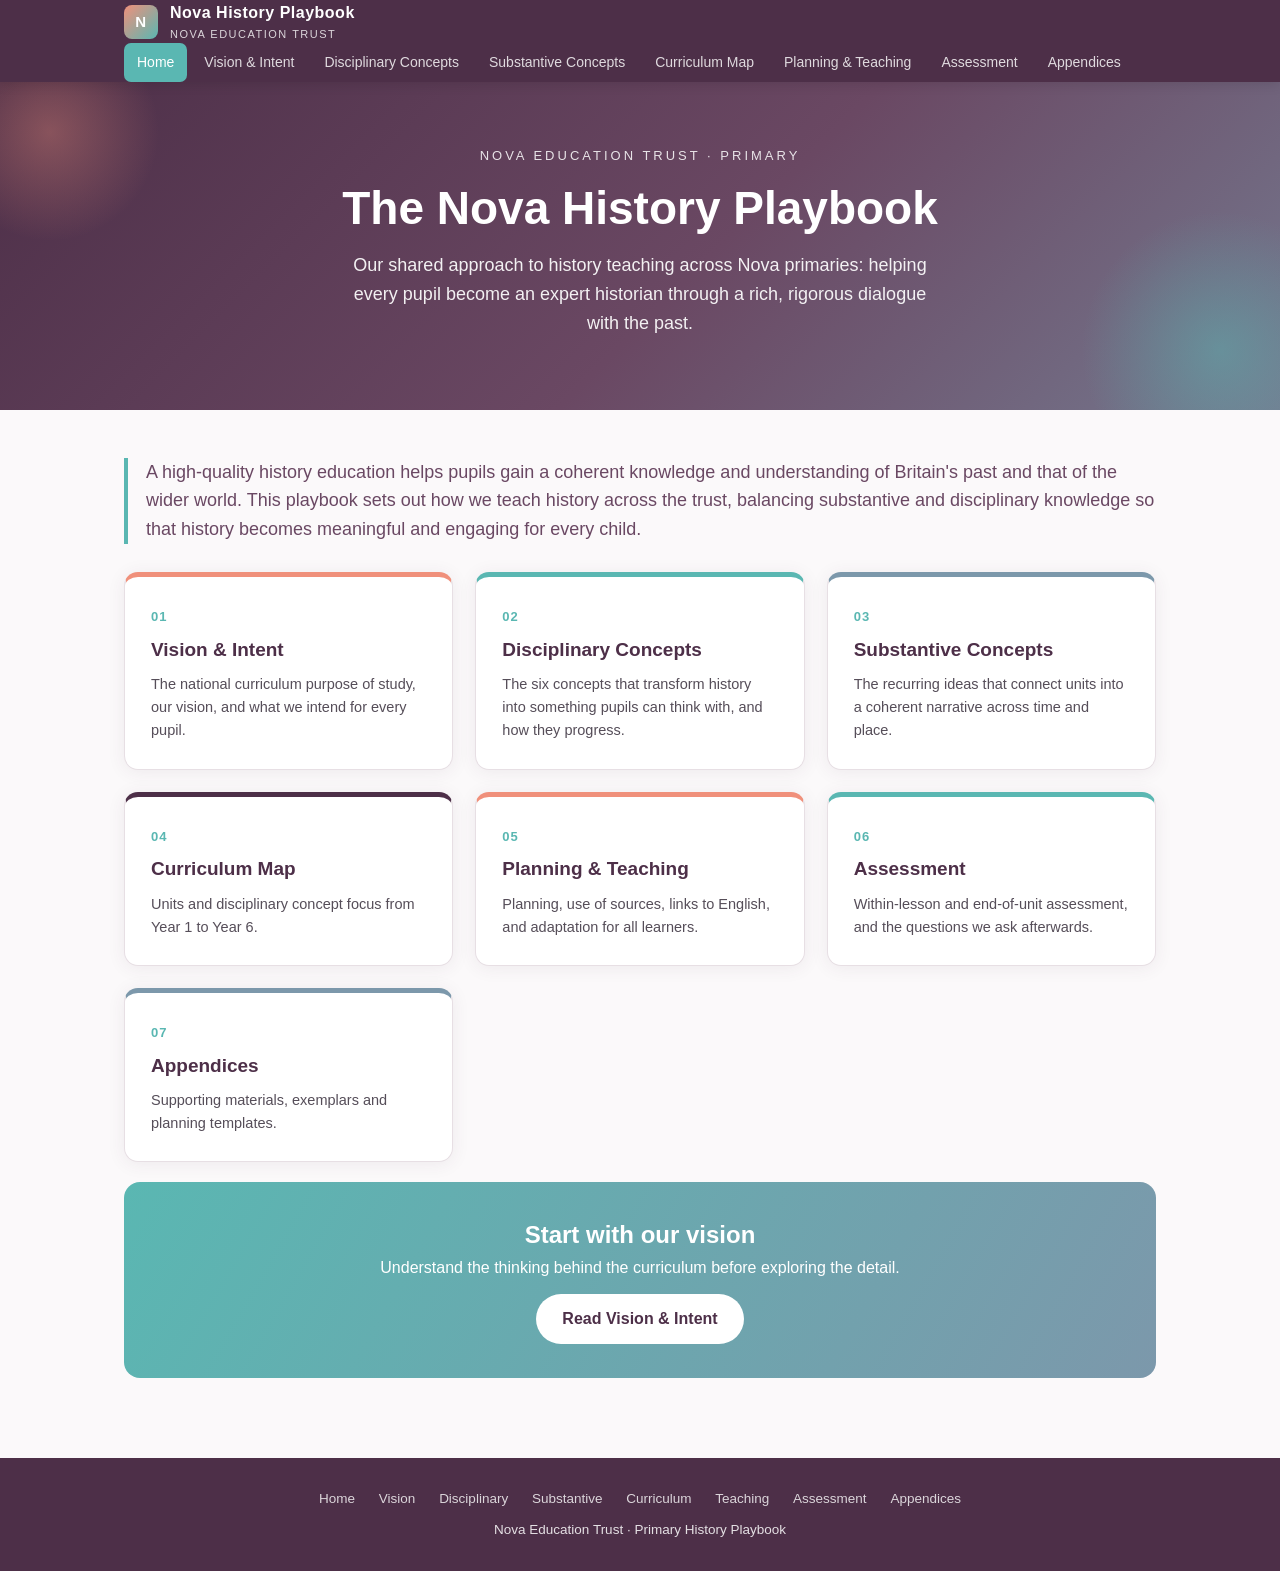
==== index.html @ 39b3f7d6 "Initial commit: Nova Primary History Playbook site" ====
<!DOCTYPE html>
<html lang="en-GB">
<head>
<meta charset="UTF-8">
<meta name="viewport" content="width=device-width, initial-scale=1.0">
<title>Nova History Playbook</title>
<link rel="stylesheet" href="styles.css">
</head>
<body>
<header class="topbar">
  <div class="topbar-inner">
    <a class="brand" href="index.html">
      <span class="mark">N</span>
      <span>Nova History Playbook<small>Nova Education Trust</small></span>
    </a>
    <nav class="main">
      <a href="index.html" class="active">Home</a>
      <a href="vision.html">Vision &amp; Intent</a>
      <a href="disciplinary.html">Disciplinary Concepts</a>
      <a href="substantive.html">Substantive Concepts</a>
      <a href="curriculum.html">Curriculum Map</a>
      <a href="teaching.html">Planning &amp; Teaching</a>
      <a href="assessment.html">Assessment</a>
      <a href="appendices.html">Appendices</a>
    </nav>
  </div>
</header>

<section class="hero">
  <div class="hero-inner">
    <div class="eyebrow">Nova Education Trust &middot; Primary</div>
    <h1>The Nova History Playbook</h1>
    <p>Our shared approach to history teaching across Nova primaries: helping every pupil become an expert historian through a rich, rigorous dialogue with the past.</p>
  </div>
</section>

<div class="wrap">
  <p class="lead">A high-quality history education helps pupils gain a coherent knowledge and understanding of Britain's past and that of the wider world. This playbook sets out how we teach history across the trust, balancing substantive and disciplinary knowledge so that history becomes meaningful and engaging for every child.</p>

  <div class="grid">
    <a class="tile" href="vision.html">
      <span class="num">01</span>
      <h3>Vision &amp; Intent</h3>
      <p>The national curriculum purpose of study, our vision, and what we intend for every pupil.</p>
    </a>
    <a class="tile" href="disciplinary.html">
      <span class="num">02</span>
      <h3>Disciplinary Concepts</h3>
      <p>The six concepts that transform history into something pupils can think with, and how they progress.</p>
    </a>
    <a class="tile" href="substantive.html">
      <span class="num">03</span>
      <h3>Substantive Concepts</h3>
      <p>The recurring ideas that connect units into a coherent narrative across time and place.</p>
    </a>
    <a class="tile" href="curriculum.html">
      <span class="num">04</span>
      <h3>Curriculum Map</h3>
      <p>Units and disciplinary concept focus from Year 1 to Year 6.</p>
    </a>
    <a class="tile" href="teaching.html">
      <span class="num">05</span>
      <h3>Planning &amp; Teaching</h3>
      <p>Planning, use of sources, links to English, and adaptation for all learners.</p>
    </a>
    <a class="tile" href="assessment.html">
      <span class="num">06</span>
      <h3>Assessment</h3>
      <p>Within-lesson and end-of-unit assessment, and the questions we ask afterwards.</p>
    </a>
    <a class="tile" href="appendices.html">
      <span class="num">07</span>
      <h3>Appendices</h3>
      <p>Supporting materials, exemplars and planning templates.</p>
    </a>
  </div>

  <div class="cta">
    <h2>Start with our vision</h2>
    <p>Understand the thinking behind the curriculum before exploring the detail.</p>
    <a href="vision.html">Read Vision &amp; Intent</a>
  </div>
</div>

<footer>
  <div class="footer-nav">
    <a href="index.html">Home</a>
    <a href="vision.html">Vision</a>
    <a href="disciplinary.html">Disciplinary</a>
    <a href="substantive.html">Substantive</a>
    <a href="curriculum.html">Curriculum</a>
    <a href="teaching.html">Teaching</a>
    <a href="assessment.html">Assessment</a>
    <a href="appendices.html">Appendices</a>
  </div>
  Nova Education Trust &middot; Primary History Playbook
</footer>
</body>
</html>
---- styles.css ----
:root {
  --coral: #f0907b;
  --slate: #7c98ab;
  --teal: #5ab7b2;
  --plum: #4d2f48;
  --plum-soft: #6a4863;
  --ink: #2c2230;
  --paper: #fbf9fa;
  --card: #ffffff;
  --line: #e7dfe4;
  --shadow: 0 2px 18px rgba(77, 47, 72, 0.08);
  --shadow-hover: 0 8px 30px rgba(77, 47, 72, 0.16);
}

* { box-sizing: border-box; margin: 0; padding: 0; }

html { scroll-behavior: smooth; }

body {
  font-family: "Century Gothic", "Questrial", "Josefin Sans", "Trebuchet MS", sans-serif;
  color: var(--ink);
  background: var(--paper);
  line-height: 1.6;
  -webkit-font-smoothing: antialiased;
}

a { color: var(--plum); text-decoration: none; }

/* ---------- Header / Nav ---------- */
.topbar {
  background: var(--plum);
  color: #fff;
  position: sticky;
  top: 0;
  z-index: 50;
  box-shadow: 0 2px 12px rgba(0,0,0,0.12);
}
.topbar-inner {
  max-width: 1080px;
  margin: 0 auto;
  padding: 0 24px;
  display: flex;
  align-items: center;
  justify-content: space-between;
  min-height: 64px;
  flex-wrap: wrap;
}
.brand {
  display: flex;
  align-items: center;
  gap: 12px;
  font-weight: 700;
  letter-spacing: 0.5px;
  color: #fff;
}
.brand .mark {
  width: 34px; height: 34px;
  border-radius: 8px;
  background: linear-gradient(135deg, var(--coral), var(--teal));
  display: grid; place-items: center;
  font-size: 15px; font-weight: 700; color: #fff;
}
.brand small {
  display: block;
  font-size: 11px;
  font-weight: 400;
  letter-spacing: 1.5px;
  opacity: 0.8;
  text-transform: uppercase;
}
nav.main {
  display: flex;
  gap: 4px;
  flex-wrap: wrap;
}
nav.main a {
  color: #fff;
  padding: 8px 13px;
  border-radius: 7px;
  font-size: 14px;
  opacity: 0.82;
  transition: all 0.15s ease;
  white-space: nowrap;
}
nav.main a:hover { opacity: 1; background: rgba(255,255,255,0.12); }
nav.main a.active { opacity: 1; background: var(--teal); }

/* ---------- Hero ---------- */
.hero {
  background: linear-gradient(135deg, var(--plum) 0%, var(--plum-soft) 55%, var(--slate) 130%);
  color: #fff;
  padding: 64px 24px 72px;
  text-align: center;
  position: relative;
  overflow: hidden;
}
.hero::after {
  content: "";
  position: absolute;
  right: -80px; bottom: -80px;
  width: 280px; height: 280px;
  border-radius: 50%;
  background: radial-gradient(circle, rgba(90,183,178,0.45), transparent 70%);
}
.hero::before {
  content: "";
  position: absolute;
  left: -60px; top: -60px;
  width: 220px; height: 220px;
  border-radius: 50%;
  background: radial-gradient(circle, rgba(240,144,123,0.35), transparent 70%);
}
.hero-inner { max-width: 760px; margin: 0 auto; position: relative; z-index: 1; }
.hero .eyebrow {
  text-transform: uppercase;
  letter-spacing: 3px;
  font-size: 13px;
  opacity: 0.85;
  margin-bottom: 16px;
}
.hero h1 { font-size: clamp(30px, 5vw, 46px); line-height: 1.15; margin-bottom: 16px; }
.hero p { font-size: 18px; opacity: 0.92; max-width: 600px; margin: 0 auto; }

/* ---------- Layout ---------- */
.wrap { max-width: 1080px; margin: 0 auto; padding: 48px 24px 80px; }
.page-head { margin-bottom: 36px; }
.page-head .kicker {
  color: var(--teal);
  text-transform: uppercase;
  letter-spacing: 2px;
  font-size: 13px;
  font-weight: 700;
  margin-bottom: 8px;
}
.page-head h1 { font-size: clamp(26px, 4vw, 38px); color: var(--plum); line-height: 1.2; }

section.block { margin-bottom: 40px; }
section.block h2 {
  font-size: 24px;
  color: var(--plum);
  margin-bottom: 14px;
  padding-bottom: 10px;
  border-bottom: 3px solid var(--coral);
  display: inline-block;
}
section.block h3 { font-size: 18px; color: var(--slate); margin: 22px 0 8px; }
section.block p { margin-bottom: 14px; }
section.block ul { margin: 0 0 16px 22px; }
section.block li { margin-bottom: 7px; }

.card {
  background: var(--card);
  border: 1px solid var(--line);
  border-radius: 14px;
  padding: 28px 30px;
  box-shadow: var(--shadow);
  margin-bottom: 28px;
}
.card.accent-coral { border-top: 5px solid var(--coral); }
.card.accent-teal { border-top: 5px solid var(--teal); }
.card.accent-slate { border-top: 5px solid var(--slate); }
.card.accent-plum { border-top: 5px solid var(--plum); }

.lead {
  font-size: 18px;
  color: var(--plum-soft);
  border-left: 4px solid var(--teal);
  padding-left: 18px;
  margin-bottom: 28px;
}

/* ---------- Home cards grid ---------- */
.grid {
  display: grid;
  grid-template-columns: repeat(auto-fit, minmax(250px, 1fr));
  gap: 22px;
  margin-top: 8px;
}
.tile {
  display: block;
  background: var(--card);
  border: 1px solid var(--line);
  border-radius: 14px;
  padding: 26px;
  box-shadow: var(--shadow);
  transition: transform 0.18s ease, box-shadow 0.18s ease;
  border-top: 5px solid var(--teal);
}
.tile:nth-child(4n+1) { border-top-color: var(--coral); }
.tile:nth-child(4n+2) { border-top-color: var(--teal); }
.tile:nth-child(4n+3) { border-top-color: var(--slate); }
.tile:nth-child(4n+4) { border-top-color: var(--plum); }
.tile:hover { transform: translateY(-4px); box-shadow: var(--shadow-hover); }
.tile .num {
  font-size: 13px; font-weight: 700; letter-spacing: 1px;
  color: var(--teal); text-transform: uppercase;
}
.tile h3 { font-size: 19px; color: var(--plum); margin: 6px 0 8px; }
.tile p { font-size: 14.5px; color: var(--ink); opacity: 0.8; }

/* ---------- Tables ---------- */
table {
  width: 100%;
  border-collapse: collapse;
  margin: 18px 0 8px;
  font-size: 14.5px;
  background: var(--card);
  border-radius: 10px;
  overflow: hidden;
  box-shadow: var(--shadow);
}
th {
  background: var(--plum);
  color: #fff;
  text-align: left;
  padding: 12px 14px;
  font-weight: 700;
}
td { padding: 12px 14px; border-bottom: 1px solid var(--line); vertical-align: top; }
tr:last-child td { border-bottom: none; }
tr:nth-child(even) td { background: rgba(124,152,171,0.06); }

.year-table td:first-child {
  background: var(--teal);
  color: #fff;
  font-weight: 700;
  width: 90px;
}
.year-table tr:nth-child(even) td:first-child { background: var(--teal); }
.unit-name { font-weight: 700; color: var(--plum); display: block; margin-bottom: 4px; }
.concept-tag {
  display: inline-block;
  background: rgba(240,144,123,0.16);
  color: var(--plum);
  border: 1px solid rgba(240,144,123,0.4);
  padding: 2px 9px;
  border-radius: 20px;
  font-size: 12.5px;
  margin: 2px 4px 2px 0;
}

/* ---------- Concept / pill lists ---------- */
.pill-row { display: flex; flex-wrap: wrap; gap: 10px; margin: 10px 0 18px; }
.pill {
  background: var(--card);
  border: 1px solid var(--line);
  border-left: 4px solid var(--coral);
  border-radius: 8px;
  padding: 10px 16px;
  font-weight: 700;
  color: var(--plum);
  font-size: 15px;
}
.pill.t { border-left-color: var(--teal); }
.pill.s { border-left-color: var(--slate); }

.def-list { display: grid; gap: 14px; }
.def {
  background: var(--card);
  border: 1px solid var(--line);
  border-radius: 12px;
  padding: 18px 22px;
  box-shadow: var(--shadow);
}
.def .term {
  color: var(--teal);
  font-weight: 700;
  font-size: 16px;
  display: block;
  margin-bottom: 4px;
}

/* ---------- CTA strip ---------- */
.cta {
  background: linear-gradient(120deg, var(--teal), var(--slate));
  color: #fff;
  border-radius: 16px;
  padding: 34px;
  text-align: center;
  margin-top: 20px;
}
.cta h2 { color: #fff; border: none; }
.cta a {
  display: inline-block;
  background: #fff;
  color: var(--plum);
  padding: 12px 26px;
  border-radius: 30px;
  font-weight: 700;
  margin-top: 14px;
  transition: transform 0.15s ease;
}
.cta a:hover { transform: scale(1.04); }

/* ---------- Footer ---------- */
footer {
  background: var(--plum);
  color: rgba(255,255,255,0.85);
  padding: 30px 24px;
  text-align: center;
  font-size: 13.5px;
}
footer .footer-nav { margin-bottom: 10px; }
footer .footer-nav a { color: #fff; opacity: 0.8; margin: 0 10px; font-size: 13.5px; }
footer .footer-nav a:hover { opacity: 1; }

/* ---------- Page nav (prev/next) ---------- */
.page-nav {
  display: flex;
  justify-content: space-between;
  gap: 16px;
  margin-top: 40px;
  flex-wrap: wrap;
}
.page-nav a {
  flex: 1;
  min-width: 200px;
  background: var(--card);
  border: 1px solid var(--line);
  border-radius: 12px;
  padding: 16px 20px;
  box-shadow: var(--shadow);
  transition: all 0.15s ease;
}
.page-nav a:hover { border-color: var(--teal); box-shadow: var(--shadow-hover); }
.page-nav a span { display: block; font-size: 12px; color: var(--slate); text-transform: uppercase; letter-spacing: 1px; }
.page-nav a strong { color: var(--plum); font-size: 16px; }
.page-nav a.next { text-align: right; }

@media (max-width: 640px) {
  .topbar-inner { min-height: auto; padding: 10px 16px; }
  nav.main { width: 100%; justify-content: flex-start; }
  .hero { padding: 44px 18px 50px; }
}
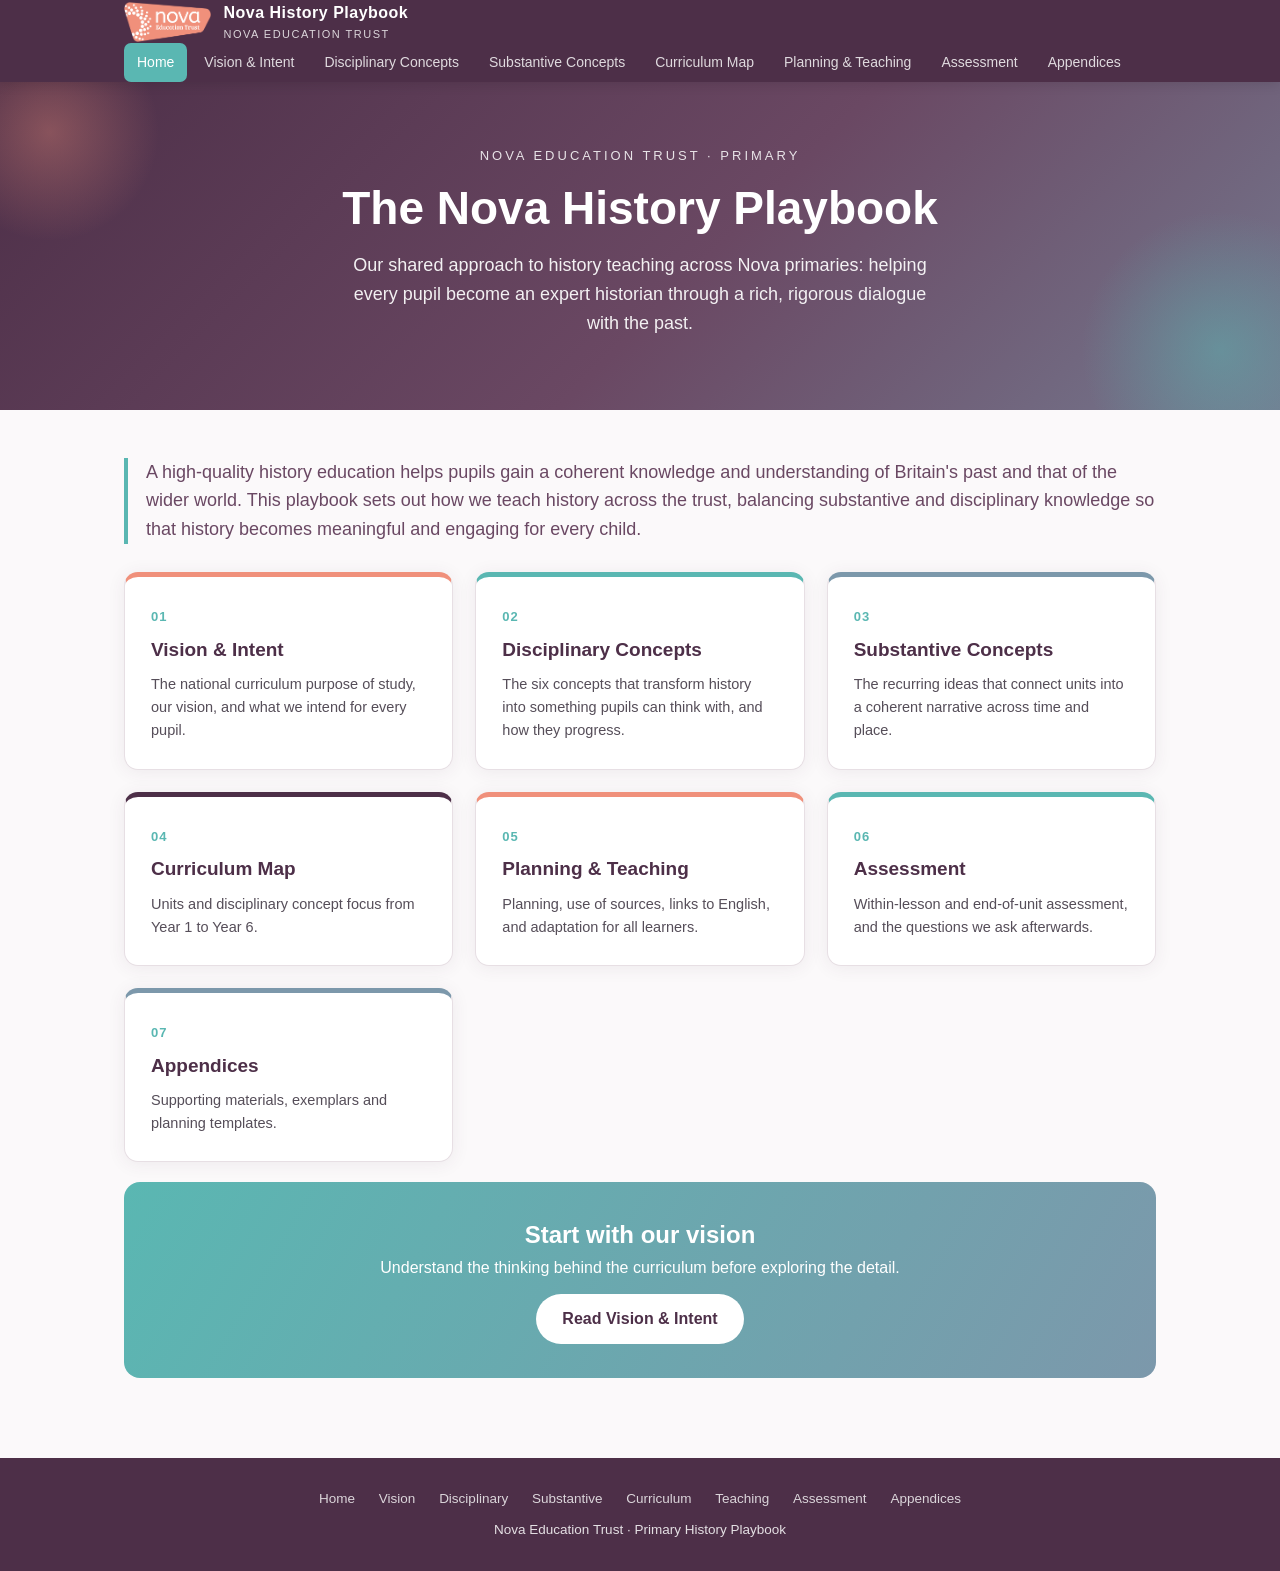
==== commit 71aa73e1: "Add Nova Education Trust logo to header" ====
--- a/index.html
+++ b/index.html
@@ -1,4 +1,4 @@
-<!DOCTYPE html>
+﻿<!DOCTYPE html>
 <html lang="en-GB">
 <head>
 <meta charset="UTF-8">
@@ -10,7 +10,7 @@
 <header class="topbar">
   <div class="topbar-inner">
     <a class="brand" href="index.html">
-      <span class="mark">N</span>
+      <img class="logo" src="NET_LOGO_COL_[No–background].png" alt="Nova Education Trust">
       <span>Nova History Playbook<small>Nova Education Trust</small></span>
     </a>
     <nav class="main">
--- a/styles.css
+++ b/styles.css
@@ -53,12 +53,9 @@
   letter-spacing: 0.5px;
   color: #fff;
 }
-.brand .mark {
-  width: 34px; height: 34px;
-  border-radius: 8px;
-  background: linear-gradient(135deg, var(--coral), var(--teal));
-  display: grid; place-items: center;
-  font-size: 15px; font-weight: 700; color: #fff;
+.brand .logo {
+  height: 40px;
+  width: auto;
 }
 .brand small {
   display: block;
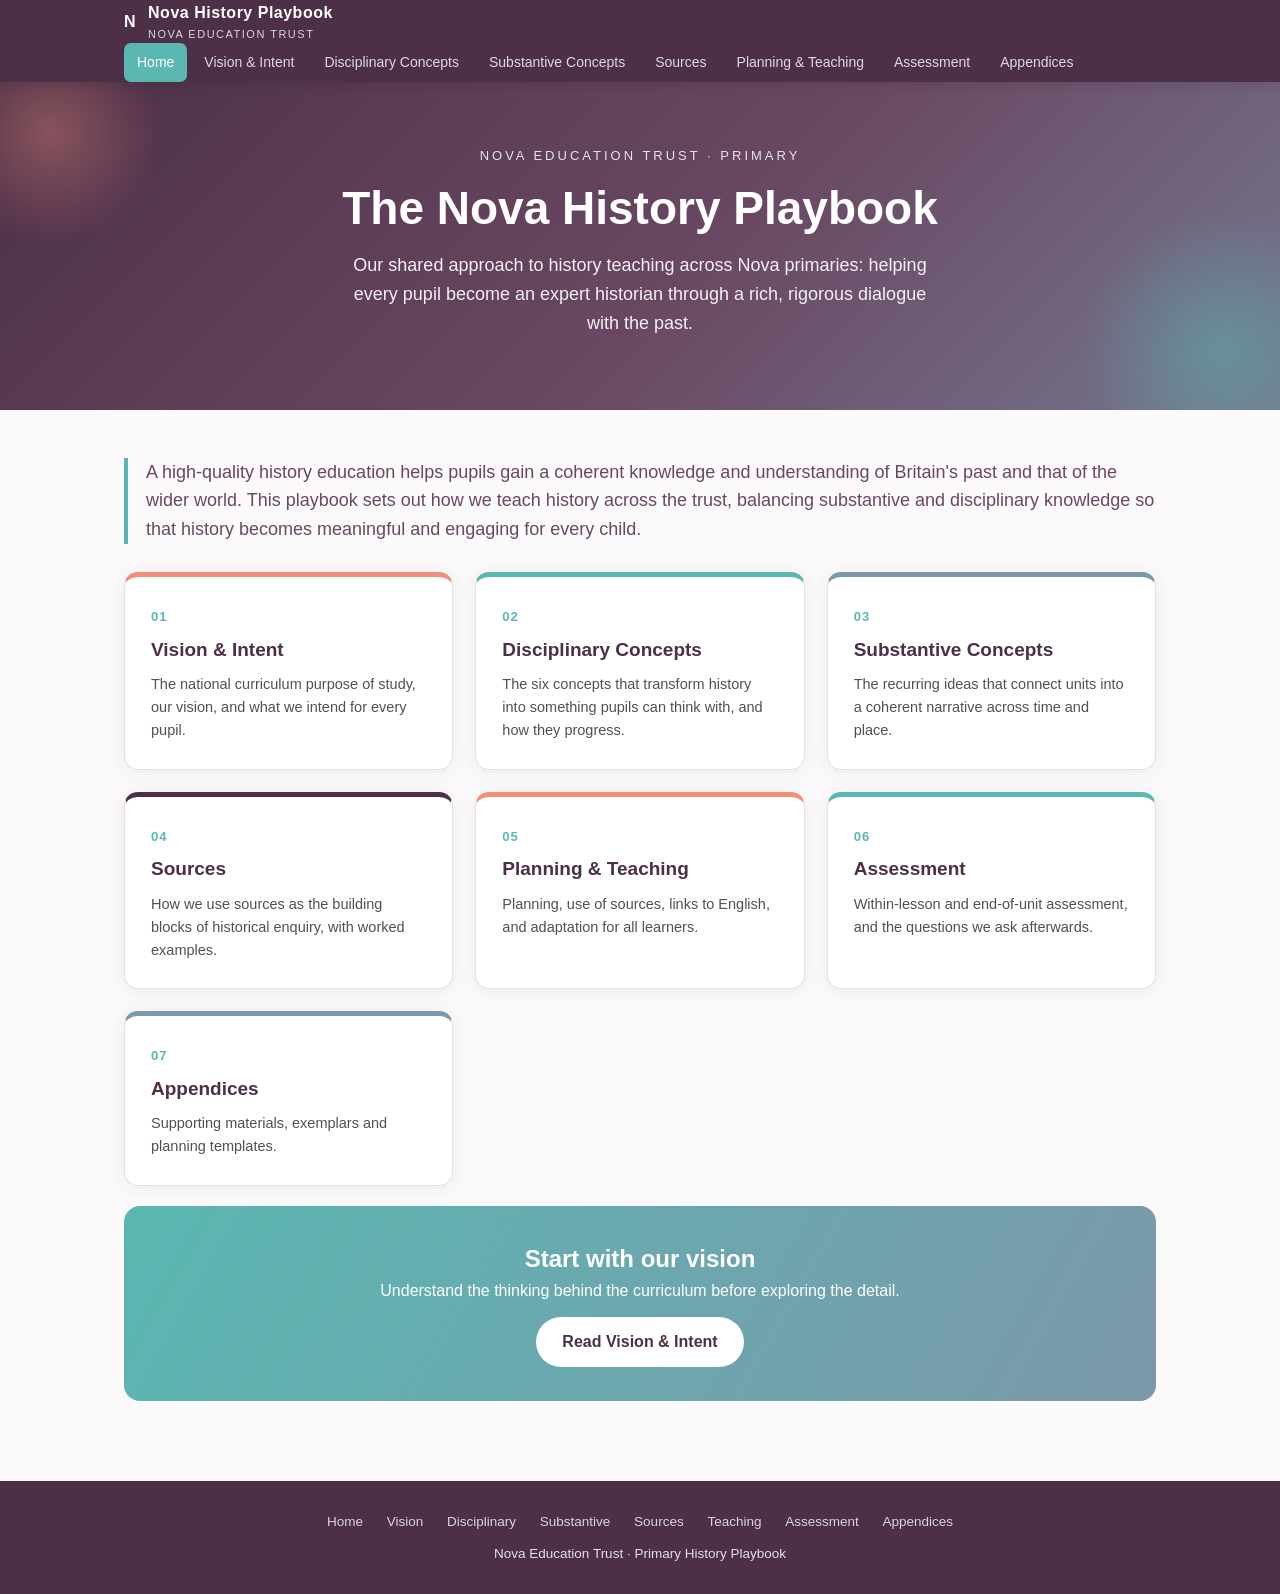
==== commit 4b8c8091: "Replace Curriculum Map with Sources page; add appendices folder with 11 files - Add sources.html as " ====
--- a/index.html
+++ b/index.html
@@ -1,4 +1,4 @@
-﻿<!DOCTYPE html>
+<!DOCTYPE html>
 <html lang="en-GB">
 <head>
 <meta charset="UTF-8">
@@ -10,7 +10,7 @@
 <header class="topbar">
   <div class="topbar-inner">
     <a class="brand" href="index.html">
-      <img class="logo" src="NET_LOGO_COL_[No–background].png" alt="Nova Education Trust">
+      <span class="mark">N</span>
       <span>Nova History Playbook<small>Nova Education Trust</small></span>
     </a>
     <nav class="main">
@@ -18,7 +18,7 @@
       <a href="vision.html">Vision &amp; Intent</a>
       <a href="disciplinary.html">Disciplinary Concepts</a>
       <a href="substantive.html">Substantive Concepts</a>
-      <a href="curriculum.html">Curriculum Map</a>
+      <a href="sources.html">Sources</a>
       <a href="teaching.html">Planning &amp; Teaching</a>
       <a href="assessment.html">Assessment</a>
       <a href="appendices.html">Appendices</a>
@@ -53,10 +53,10 @@
       <h3>Substantive Concepts</h3>
       <p>The recurring ideas that connect units into a coherent narrative across time and place.</p>
     </a>
-    <a class="tile" href="curriculum.html">
+    <a class="tile" href="sources.html">
       <span class="num">04</span>
-      <h3>Curriculum Map</h3>
-      <p>Units and disciplinary concept focus from Year 1 to Year 6.</p>
+      <h3>Sources</h3>
+      <p>How we use sources as the building blocks of historical enquiry, with worked examples.</p>
     </a>
     <a class="tile" href="teaching.html">
       <span class="num">05</span>
@@ -88,7 +88,7 @@
     <a href="vision.html">Vision</a>
     <a href="disciplinary.html">Disciplinary</a>
     <a href="substantive.html">Substantive</a>
-    <a href="curriculum.html">Curriculum</a>
+    <a href="sources.html">Sources</a>
     <a href="teaching.html">Teaching</a>
     <a href="assessment.html">Assessment</a>
     <a href="appendices.html">Appendices</a>
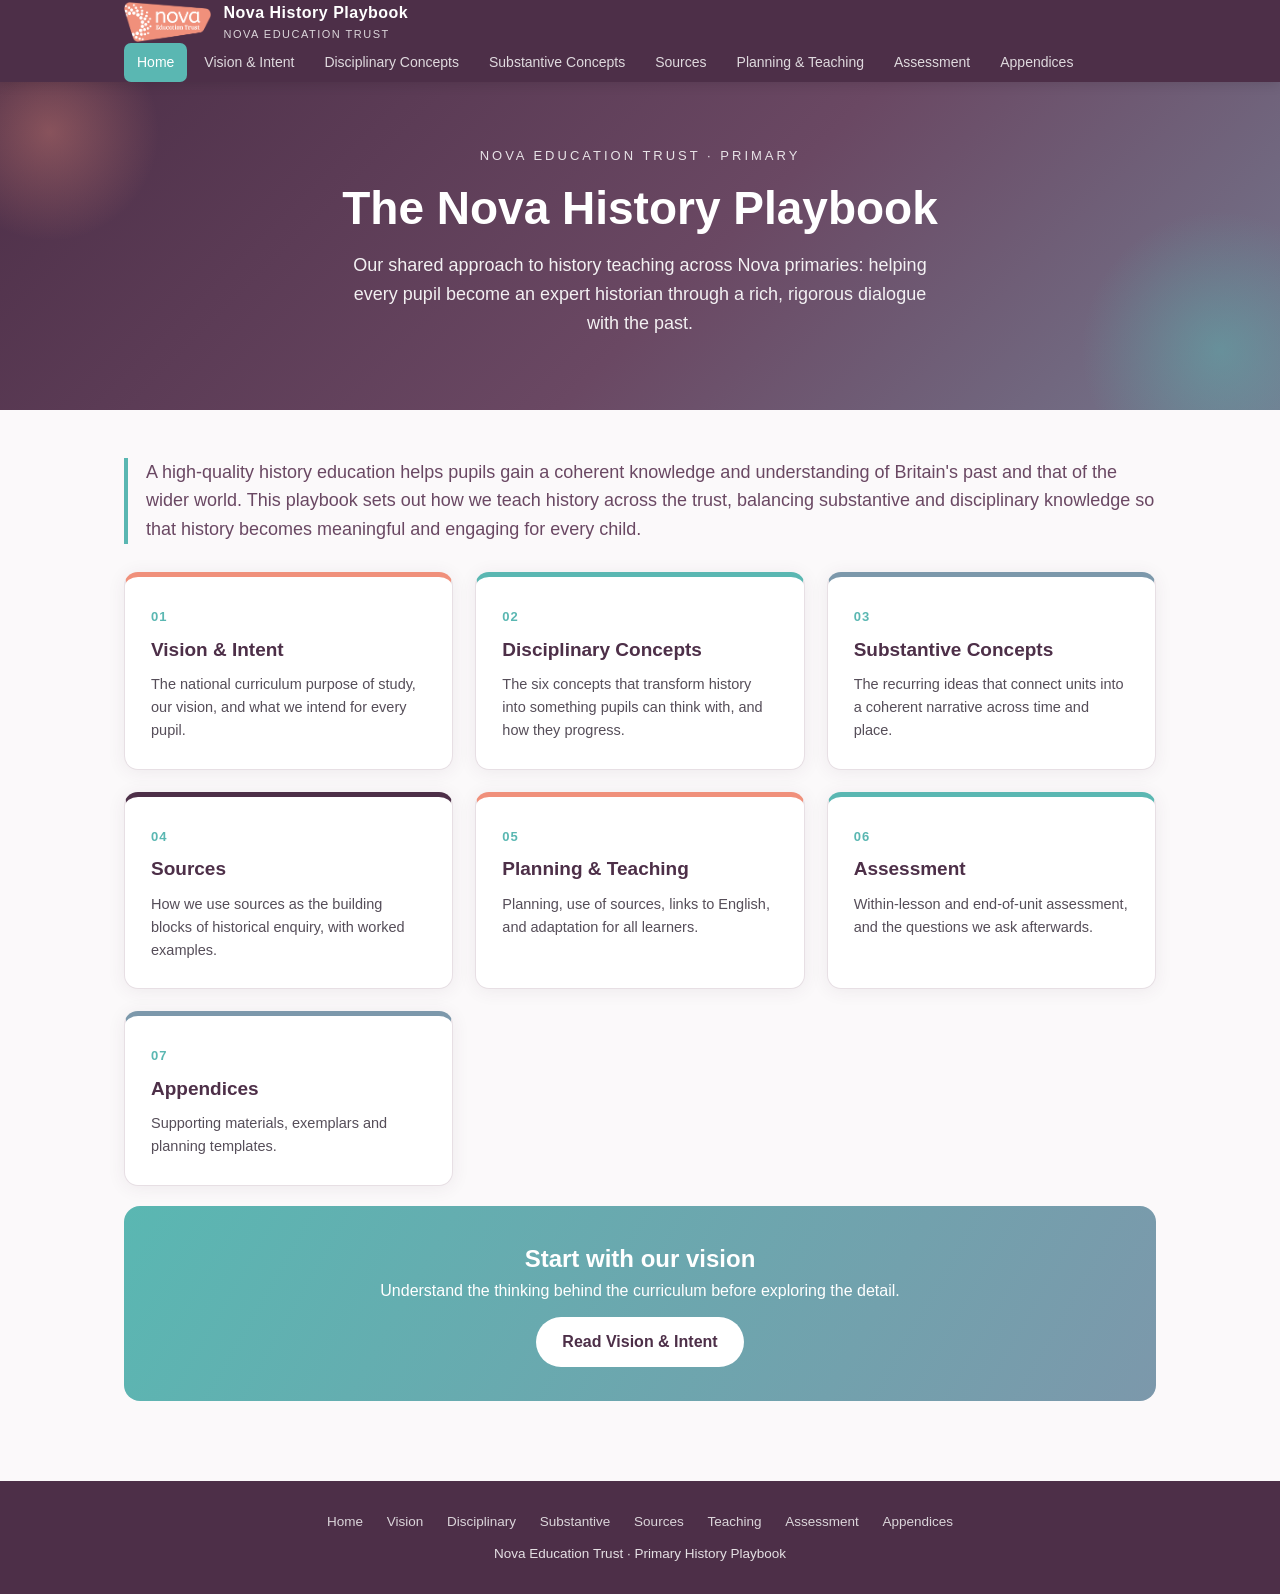
==== commit b8df45dd: "Restore Nova logo to header on index, appendices and sources pages" ====
--- a/index.html
+++ b/index.html
@@ -10,7 +10,7 @@
 <header class="topbar">
   <div class="topbar-inner">
     <a class="brand" href="index.html">
-      <span class="mark">N</span>
+      <img class="logo" src="NET_LOGO_COL_[No–background].png" alt="Nova Education Trust">
       <span>Nova History Playbook<small>Nova Education Trust</small></span>
     </a>
     <nav class="main">
